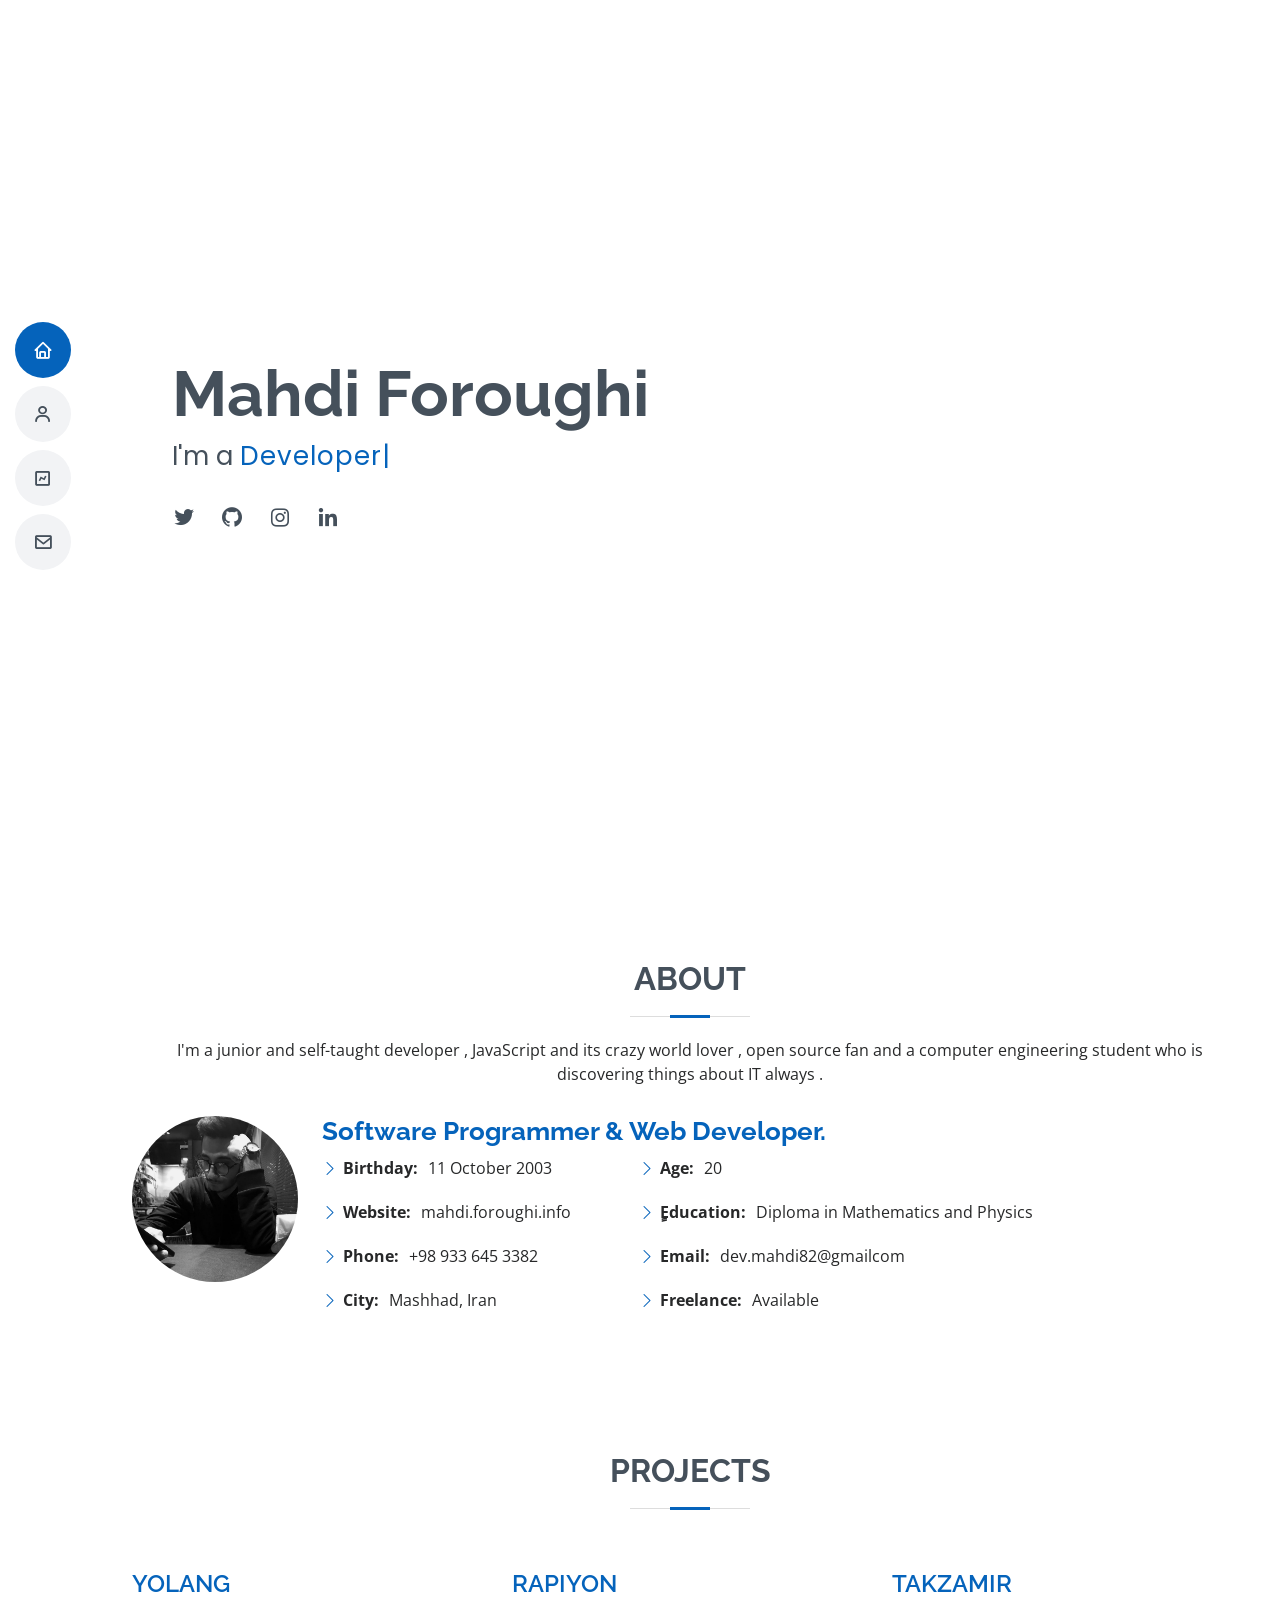
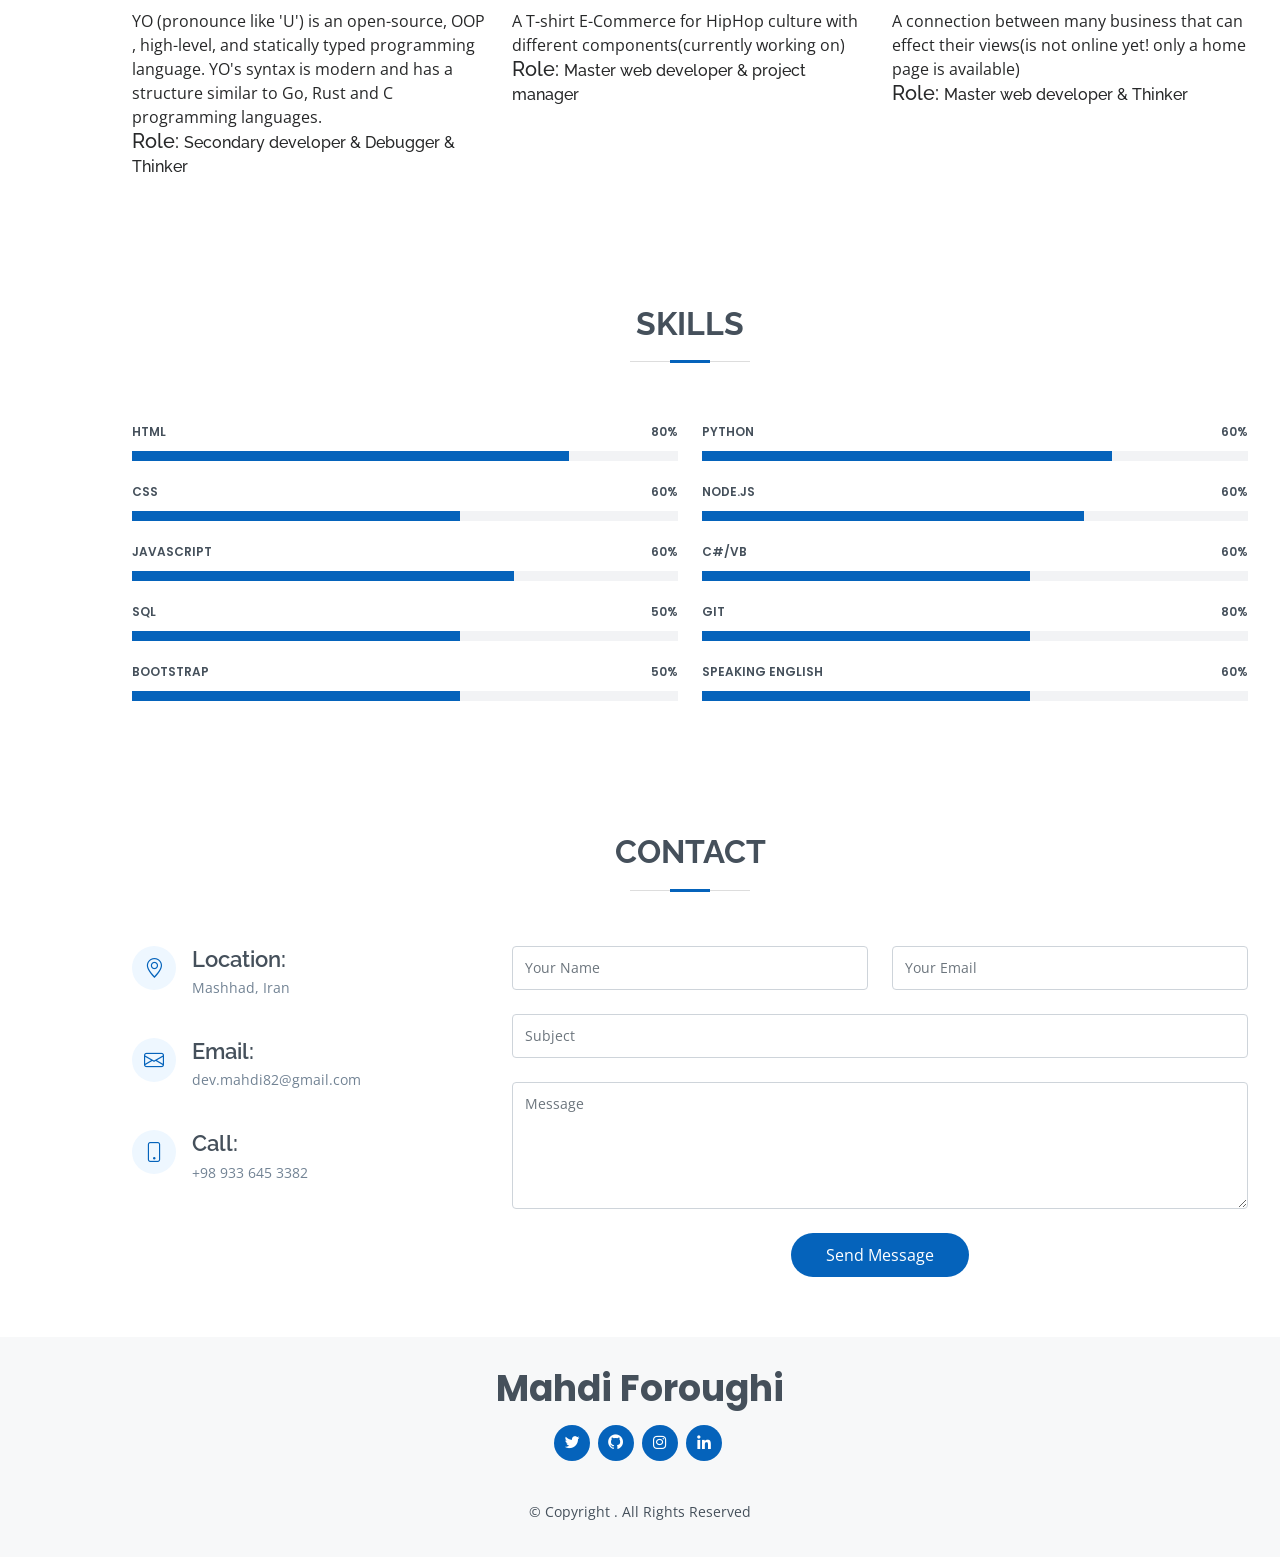
==== Portfolio/index.html @ df032d36 "Add project structure" ====
<!DOCTYPE html>
<html lang="en">

<head>
  <meta charset="utf-8">
  <meta content="width=device-width, initial-scale=1.0" name="viewport">

  <title>Mahdi Foroughi</title>
  <meta content="" name="description">
  <meta content="" name="keywords">

  <!-- Google Fonts -->
  <link href="https://fonts.googleapis.com/css?family=Open+Sans:300,300i,400,400i,600,600i,700,700i|Raleway:300,300i,400,400i,500,500i,600,600i,700,700i|Poppins:300,300i,400,400i,500,500i,600,600i,700,700i" rel="stylesheet">

  <!-- Vendor CSS Files -->
  <link href="assets/vendor/aos/aos.css" rel="stylesheet">
  <link href="assets/vendor/bootstrap/css/bootstrap.min.css" rel="stylesheet">
  <link href="assets/vendor/bootstrap-icons/bootstrap-icons.css" rel="stylesheet">
  <link href="assets/vendor/boxicons/css/boxicons.min.css" rel="stylesheet">
  <link href="assets/vendor/glightbox/css/glightbox.min.css" rel="stylesheet">
  <link href="assets/vendor/swiper/swiper-bundle.min.css" rel="stylesheet">

  <!-- Main CSS File -->
  <link href="assets/css/style.css" rel="stylesheet">

</head>

<body>

  <!-- ======= Mobile nav toggle button ======= -->
  <i class="bi bi-list mobile-nav-toggle d-lg-none"></i>
  <!-- ======= Header ======= -->
  <header id="header" class="d-flex flex-column justify-content-center">

    <nav id="navbar" class="navbar nav-menu">
      <ul>
        <li><a href="#hero" class="nav-link scrollto active"><i class="bx bx-home"></i> <span>Home</span></a></li>
        <li><a href="#about" class="nav-link scrollto"><i class="bx bx-user"></i> <span>About</span></a></li>
        <li><a href="#skills" class="nav-link scrollto"><i class="bx bx-chart"></i> <span>Skills</span></a></li>
        <!-- <li><a href="#resume" class="nav-link scrollto"><i class="bx bx-file-blank"></i> <span>Resume</span></a></li> -->
        <li><a href="#contact" class="nav-link scrollto"><i class="bx bx-envelope"></i> <span>Contact</span></a></li>
      </ul>
    </nav><!-- .nav-menu -->

  </header><!-- End Header -->

  <!-- ======= Hero Section ======= -->
  <section id="hero" class="d-flex flex-column justify-content-center">
    <div class="container" data-aos="zoom-in" data-aos-delay="100">
      <h1>Mahdi Foroughi</h1>
      <p>I'm a <span class="typed" data-typed-items="Developer , Programmer , Student"></span></p>
      <div class="social-links">
        <a href="#" class="twitter"><i class="bx bxl-twitter"></i></a>
        <a href="https://github.com/MahdiForoughi/" class="github"><i class="bx bxl-github"></i></a>
        <a href="https://www.instagram.com/mahdi_frghi/" class="instagram"><i class="bx bxl-instagram"></i></a>
        <a href="#" class="linkedin"><i class="bx bxl-linkedin"></i></a>
      </div>
    </div>
  </section><!-- End Hero -->

  <main id="main">

    <!-- ======= About Section ======= -->
    <section id="about" class="about">
      <div class="container" data-aos="fade-up">

        <div class="section-title">
          <h2>About</h2>
          <p>I'm a junior and self-taught developer , JavaScript and its crazy world lover , open source fan and a computer engineering student who is discovering things about IT always .</p>
        </div>

        <div class="row">
          <div class="col-lg-2">
            <img src="assets/img/photo_2023-02-09_20-55-03.jpg" class="img-fluid" alt="" height="auto" width="auto" id="myimg">
          </div>
          <div class="col-lg-10 pt-4 pt-lg-0 content">
            <h3>Software Programmer &amp; Web Developer.</h3>
            <div class="row">
              <div class="col-lg-4">
                <ul>
                  <li><i class="bi bi-chevron-right"></i> <strong>Birthday:</strong> <span>11 October 2003</span></li>
                  <li><i class="bi bi-chevron-right"></i> <strong>Website:</strong> <span>mahdi.foroughi.info</span></li>
                  <li><i class="bi bi-chevron-right"></i> <strong>Phone:</strong> <span>+98 933 645 3382</span></li>
                  <li><i class="bi bi-chevron-right"></i> <strong>City:</strong> <span>Mashhad, Iran</span></li>
                </ul>
              </div>
              <div class="col-lg-8">
                <ul>
                  <li><i class="bi bi-chevron-right"></i> <strong>Age:</strong> <span>20</span></li>
                  <li><i class="bi bi-chevron-right"></i> <strong>ٍEducation:</strong> <span>Diploma in Mathematics and Physics</span></li>
                  <li><i class="bi bi-chevron-right"></i> <strong>Email:</strong> <span>dev.mahdi82@gmailcom</span></li>
                  <li><i class="bi bi-chevron-right"></i> <strong>Freelance:</strong> <span>Available</span></li>
                </ul>
                
              </div>
            </div>
          </div>
        </div>

      </div>
    </section><!-- End About Section -->

    <section id="projects" class="projects">
      <div class="container">
        <div class="section-title">
          <h2>Projects</h2>
        </div>
        <div class="row projects-content">
          <div class="col-lg-4">
            <h4 class="project"><a href="https://github.com/YODevs/YO_EX">YOLang</a></h4>
            <span class="description">YO (pronounce like 'U') is an open-source, OOP , high-level, and statically typed programming language. YO's syntax is modern and has a structure similar to Go, Rust and C programming languages.</span>
            <h5>Role: <span class="job-role-description">Secondary developer & Debugger & Thinker</span></h5>
          </div>
          <div class="col-lg-4">
            <h4 class="project"><a href="https://github.com/MahdiForoughi/rapiyon.ir">Rapiyon</a></h4>
            <span class="job-description">A T-shirt E-Commerce for HipHop culture with different components(currently working on)</span>
            <h5>Role: <span class="job-role-description">Master web developer & project manager</span></h5>
          </div>
          <div class="col-lg-4">
            <h4 class="project"><a href="https://github.com/MahdiForoughi/takzamir.ir">takzamir</a></h4>
            <span class="job-description">A connection between many business that can effect their views(is not online yet! only a home page is available)</span>
            <h5>Role: <span class="job-role-description">Master web developer & Thinker</span></h5>
          </div>
        </div>
      </div>
    </section>

  

    <!-- ======= Skills Section ======= -->
    <section id="skills" class="skills section-bg">
      <div class="container" data-aos="fade-up">

        <div class="section-title">
          <h2>Skills</h2>
          
        </div>

        <div class="row skills-content">

          <div class="col-lg-6">

            <div class="progress">
              <span class="skill">HTML <i class="val">80%</i></span>
              <div class="progress-bar-wrap">
                <div class="progress-bar" role="progressbar" aria-valuenow="80" aria-valuemin="0" aria-valuemax="100"></div>
              </div>
            </div>

            <div class="progress">
              <span class="skill">CSS <i class="val">60%</i></span>
              <div class="progress-bar-wrap">
                <div class="progress-bar" role="progressbar" aria-valuenow="60" aria-valuemin="0" aria-valuemax="100"></div>
              </div>
            </div>

            <div class="progress">
              <span class="skill">JavaScript <i class="val">60%</i></span>
              <div class="progress-bar-wrap">
                <div class="progress-bar" role="progressbar" aria-valuenow="70" aria-valuemin="0" aria-valuemax="100"></div>
              </div>
            </div>

            <div class="progress">
              <span class="skill">SQL <i class="val">50%</i></span>
              <div class="progress-bar-wrap">
                <div class="progress-bar" role="progressbar" aria-valuenow="60" aria-valuemin="0" aria-valuemax="100"></div>
              </div>
            </div>

            <div class="progress">
              <span class="skill">Bootstrap <i class="val">50%</i></span>
              <div class="progress-bar-wrap">
                <div class="progress-bar" role="progressbar" aria-valuenow="60" aria-valuemin="0" aria-valuemax="100"></div>
              </div>
            </div>

          </div>

          <div class="col-lg-6">

            <div class="progress">
              <span class="skill">Python <i class="val">60%</i></span>
              <div class="progress-bar-wrap">
                <div class="progress-bar" role="progressbar" aria-valuenow="75" aria-valuemin="0" aria-valuemax="100"></div>
              </div>
            </div>

            <div class="progress">
              <span class="skill">Node.JS<i class="val">60%</i></span>
              <div class="progress-bar-wrap">
                <div class="progress-bar" role="progressbar" aria-valuenow="70" aria-valuemin="0" aria-valuemax="100"></div>
              </div>
            </div>

            <div class="progress">
              <span class="skill">C#/VB <i class="val">60%</i></span>
              <div class="progress-bar-wrap">
                <div class="progress-bar" role="progressbar" aria-valuenow="60" aria-valuemin="0" aria-valuemax="100"></div>
              </div>
            </div>

            <div class="progress">
              <span class="skill">GIT <i class="val">80%</i></span>
              <div class="progress-bar-wrap">
                <div class="progress-bar" role="progressbar" aria-valuenow="60" aria-valuemin="0" aria-valuemax="100"></div>
              </div>
            </div>
            
            <div class="progress">
              <span class="skill">Speaking English <i class="val">60%</i></span>
              <div class="progress-bar-wrap">
                <div class="progress-bar" role="progressbar" aria-valuenow="60" aria-valuemin="0" aria-valuemax="100"></div>
              </div>
            </div>

          </div>

        </div>

      </div>
    </section><!-- End Skills Section --> 

    <!-- ======= Contact Section ======= -->
    <section id="contact" class="contact">
      <div class="container" data-aos="fade-up">

        <div class="section-title">
          <h2>Contact</h2>
        </div>

        <div class="row mt-1">

          <div class="col-lg-4">
            <div class="info">
              <div class="address">
                <i class="bi bi-geo-alt"></i>
                <h4>Location:</h4>
                <p>Mashhad, Iran</p>
              </div>

              <div class="email">
                <i class="bi bi-envelope"></i>
                <h4>Email:</h4>
                <p>dev.mahdi82@gmail.com</p>
              </div>

              <div class="phone">
                <i class="bi bi-phone"></i>
                <h4>Call:</h4>
                <p>+98 933 645 3382</p>
              </div>

            </div>

          </div>

          <div class="col-lg-8 mt-5 mt-lg-0">

            <form action="forms/contact.php" method="post" role="form" class="php-email-form">
              <div class="row">
                <div class="col-md-6 form-group">
                  <input type="text" name="name" class="form-control" id="name" placeholder="Your Name" required>
                </div>
                <div class="col-md-6 form-group mt-3 mt-md-0">
                  <input type="email" class="form-control" name="email" id="email" placeholder="Your Email" required>
                </div>
              </div>
              <div class="form-group mt-3">
                <input type="text" class="form-control" name="subject" id="subject" placeholder="Subject" required>
              </div>
              <div class="form-group mt-3">
                <textarea class="form-control" name="message" rows="5" placeholder="Message" required></textarea>
              </div>
              <div class="my-3">
                <div class="loading">Loading</div>
                <div class="error-message"></div>
                <div class="sent-message">Your message has been sent. Thank you!</div>
              </div>
              <div class="text-center"><button type="submit">Send Message</button></div>
            </form>

          </div>

        </div>

      </div>
    </section><!-- End Contact Section -->

  </main><!-- End #main -->

  <!-- ======= Footer ======= -->
  <footer id="footer">
    <div class="container">
      <h3>Mahdi Foroughi</h3>
      <div class="social-links">
        <a href="#" class="twitter"><i class="bx bxl-twitter"></i></a>
        <a href="https://github.com/MahdiForoughi/" class="github"><i class="bx bxl-github"></i></a>
        <a href="https://www.instagram.com/mahdi_frghi/" class="instagram"><i class="bx bxl-instagram"></i></a>
        <a href="#" class="linkedin"><i class="bx bxl-linkedin"></i></a>
      </div>
      <div class="copyright">
        &copy; Copyright <strong></strong>. All Rights Reserved
      </div>
    </div>
  </footer><!-- End Footer -->

  <div id="preloader"></div>
  <a href="#" class="back-to-top d-flex align-items-center justify-content-center"><i class="bi bi-arrow-up-short"></i></a>

  <!-- Vendor JS Files -->
  <script src="assets/vendor/purecounter/purecounter_vanilla.js"></script>
  <script src="assets/vendor/aos/aos.js"></script>
  <script src="assets/vendor/bootstrap/js/bootstrap.bundle.min.js"></script>
  <script src="assets/vendor/glightbox/js/glightbox.min.js"></script>
  <script src="assets/vendor/isotope-layout/isotope.pkgd.min.js"></script>
  <script src="assets/vendor/swiper/swiper-bundle.min.js"></script>
  <script src="assets/vendor/typed.js/typed.min.js"></script>
  <script src="assets/vendor/waypoints/noframework.waypoints.js"></script>
  <script src="assets/vendor/php-email-form/validate.js"></script>

  <!-- Main JS File -->
  <script src="assets/js/main.js"></script>

</body>

</html>
---- Portfolio/assets/css/style.css ----
/*--------------------------------------------------------------
# General
--------------------------------------------------------------*/
body {
  font-family: "Open Sans", sans-serif;
  color: #272829;
}

a {
  color: #0563bb;
  text-decoration: none;
}

a:hover {
  color: #067ded;
  text-decoration: none;
}

h1,
h2,
h3,
h4,
h5,
h6 {
  font-family: "Raleway", sans-serif;
}

/*--------------------------------------------------------------
# Back to top button
--------------------------------------------------------------*/
.back-to-top {
  position: fixed;
  visibility: hidden;
  opacity: 0;
  right: 15px;
  bottom: 15px;
  z-index: 996;
  background: #0563bb;
  width: 40px;
  height: 40px;
  border-radius: 50px;
  transition: all 0.4s;
}

.back-to-top i {
  font-size: 28px;
  color: #fff;
  line-height: 0;
}

.back-to-top:hover {
  background: #0678e3;
  color: #fff;
}

.back-to-top.active {
  visibility: visible;
  opacity: 1;
}

/*--------------------------------------------------------------
# Preloader
--------------------------------------------------------------*/
#preloader {
  position: fixed;
  top: 0;
  left: 0;
  right: 0;
  bottom: 0;
  z-index: 9999;
  overflow: hidden;
  background: #fff;
}

#preloader:before {
  content: "";
  position: fixed;
  top: calc(50% - 30px);
  left: calc(50% - 30px);
  border: 6px solid #0563bb;
  border-top-color: #fff;
  border-bottom-color: #fff;
  border-radius: 50%;
  width: 60px;
  height: 60px;
  animation: animate-preloader 1s linear infinite;
}

@keyframes animate-preloader {
  0% {
    transform: rotate(0deg);
  }

  100% {
    transform: rotate(360deg);
  }
}

/*--------------------------------------------------------------
# Disable aos animation delay on mobile devices
--------------------------------------------------------------*/
@media screen and (max-width: 768px) {
  [data-aos-delay] {
    transition-delay: 0 !important;
  }
}

/*--------------------------------------------------------------
# Header
--------------------------------------------------------------*/
#header {
  position: fixed;
  top: 0;
  left: 0;
  bottom: 0;
  z-index: 9997;
  transition: all 0.5s;
  padding: 15px;
  overflow-y: auto;
}

@media (max-width: 991px) {
  #header {
    width: 300px;
    background: #fff;
    border-right: 1px solid #e6e9ec;
    left: -300px;
  }
}

@media (min-width: 991px) {
  #main {
    margin-left: 100px;
  }
}

/*--------------------------------------------------------------
# Navigation Menu
--------------------------------------------------------------*/
/**
* Desktop Navigation 
*/
.nav-menu {
  padding: 0;
  display: block;
}

.nav-menu * {
  margin: 0;
  padding: 0;
  list-style: none;
}

.nav-menu>ul>li {
  position: relative;
  white-space: nowrap;
}

.nav-menu a,
.nav-menu a:focus {
  display: flex;
  align-items: center;
  color: #45505b;
  padding: 10px 18px;
  margin-bottom: 8px;
  transition: 0.3s;
  font-size: 15px;
  border-radius: 50px;
  background: #f2f3f5;
  height: 56px;
  width: 100%;
  overflow: hidden;
  transition: 0.3s;
}

.nav-menu a i,
.nav-menu a:focus i {
  font-size: 20px;
}

.nav-menu a span,
.nav-menu a:focus span {
  padding: 0 5px 0 7px;
  color: #45505b;
}

@media (min-width: 992px) {

  .nav-menu a,
  .nav-menu a:focus {
    width: 56px;
  }

  .nav-menu a span,
  .nav-menu a:focus span {
    display: none;
    color: #fff;
  }
}

.nav-menu a:hover,
.nav-menu .active,
.nav-menu .active:focus,
.nav-menu li:hover>a {
  color: #fff;
  background: #0563bb;
}

.nav-menu a:hover span,
.nav-menu .active span,
.nav-menu .active:focus span,
.nav-menu li:hover>a span {
  color: #fff;
}

.nav-menu a:hover,
.nav-menu li:hover>a {
  width: 100%;
  color: #fff;
}

.nav-menu a:hover span,
.nav-menu li:hover>a span {
  display: block;
}

/**
* Mobile Navigation 
*/
.mobile-nav-toggle {
  position: fixed;
  right: 10px;
  top: 10px;
  z-index: 9998;
  border: 0;
  background: none;
  font-size: 28px;
  transition: all 0.4s;
  outline: none !important;
  line-height: 0;
  cursor: pointer;
  border-radius: 50px;
  padding: 5px;
}

.mobile-nav-toggle i {
  color: #45505b;
}

.mobile-nav-active {
  overflow: hidden;
}

.mobile-nav-active #header {
  left: 0;
}

.mobile-nav-active .mobile-nav-toggle {
  color: #fff;
  background-color: #0563bb;
}

/*--------------------------------------------------------------
# Hero Section
--------------------------------------------------------------*/
#hero {
  width: 100%;
  height: 100vh;
  background: #ffffff top right no-repeat;
  background-size: cover;
  position: relative;
}

@media (min-width: 992px) {
  #hero {
    padding-left: 160px;
  }
}

#hero:before {
  content: "";
  background: rgba(255, 255, 255, 0.8);
  position: absolute;
  bottom: 0;
  top: 0;
  left: 0;
  right: 0;
}

#hero h1 {
  margin: 0;
  font-size: 64px;
  font-weight: 700;
  line-height: 56px;
  color: #45505b;
}

#hero p {
  color: #45505b;
  margin: 15px 0 0 0;
  font-size: 26px;
  font-family: "Poppins", sans-serif;
}

#hero p span {
  color: #0563bb;
  letter-spacing: 1px;
}

#hero .social-links {
  margin-top: 30px;
}

#hero .social-links a {
  font-size: 24px;
  display: inline-block;
  color: #45505b;
  line-height: 1;
  margin-right: 20px;
  transition: 0.3s;
}

#hero .social-links a:hover {
  color: #0563bb;
}

@media (max-width: 992px) {
  #hero {
    text-align: center;
  }

  #hero h1 {
    font-size: 32px;
    line-height: 36px;
  }

  #hero p {
    margin-top: 10px;
    font-size: 20px;
    line-height: 24px;
  }
}

/*--------------------------------------------------------------
# Sections General
--------------------------------------------------------------*/
section {
  padding: 60px 0;
  overflow: hidden;
}

.section-title {
  text-align: center;
  padding-bottom: 30px;
}

.section-title h2 {
  font-size: 32px;
  font-weight: bold;
  text-transform: uppercase;
  margin-bottom: 20px;
  padding-bottom: 20px;
  position: relative;
  color: #45505b;
}

.section-title h2::before {
  content: "";
  position: absolute;
  display: block;
  width: 120px;
  height: 1px;
  background: #ddd;
  bottom: 1px;
  left: calc(50% - 60px);
}

.section-title h2::after {
  content: "";
  position: absolute;
  display: block;
  width: 40px;
  height: 3px;
  background: #0563bb;
  bottom: 0;
  left: calc(50% - 20px);
}

.section-title p {
  margin-bottom: 0;
}

/*--------------------------------------------------------------
# About
--------------------------------------------------------------*/
.about .content h3 {
  font-weight: 700;
  font-size: 26px;
  color: #0563bb;
}

.about .content ul {
  list-style: none;
  padding: 0;
}

.about .content ul li {
  margin-bottom: 20px;
  display: flex;
  align-items: center;
}

.about .content ul strong {
  margin-right: 10px;
}

.about .content ul i {
  font-size: 16px;
  margin-right: 5px;
  color: #0563bb;
  line-height: 0;
}

#myimg {
  border-radius: 50%;
}

/*--------------------------------------------------------------
# Projects
--------------------------------------------------------------*/
.projects .project {
  padding: 10px 0;
  margin: 0;
  text-transform: uppercase;
  display: block;
  font-weight: 600;
  color: #45505b;
}

.projects .job-description {
  font-size: 1rem;
}


.projects .job-role-description {
  font-size: 1rem;
}

/*--------------------------------------------------------------
# Skills
--------------------------------------------------------------*/
.skills .progress {
  height: 60px;
  display: block;
  background: none;
  border-radius: 0;
}

.skills .progress .skill {
  padding: 10px 0;
  margin: 0;
  text-transform: uppercase;
  display: block;
  font-weight: 600;
  font-family: "Poppins", sans-serif;
  color: #45505b;
}

.skills .progress .skill .val {
  float: right;
  font-style: normal;
}

.skills .progress-bar-wrap {
  background: #f2f3f5;
}

.skills .progress-bar {
  width: 1px;
  height: 10px;
  transition: 0.9s;
  background-color: #0563bb;
}

/*--------------------------------------------------------------
# Resume
--------------------------------------------------------------*/
.resume .resume-title {
  font-size: 26px;
  font-weight: 700;
  margin-top: 20px;
  margin-bottom: 20px;
  color: #45505b;
}

.resume .resume-item {
  padding: 0 0 20px 20px;
  margin-top: -2px;
  border-left: 2px solid #0563bb;
  position: relative;
}

.resume .resume-item h4 {
  line-height: 18px;
  font-size: 18px;
  font-weight: 600;
  text-transform: uppercase;
  font-family: "Poppins", sans-serif;
  color: #0563bb;
  margin-bottom: 10px;
}

.resume .resume-item h5 {
  font-size: 16px;
  background: #f7f8f9;
  padding: 5px 15px;
  display: inline-block;
  font-weight: 600;
  margin-bottom: 10px;
}

.resume .resume-item ul {
  padding-left: 20px;
}

.resume .resume-item ul li {
  padding-bottom: 10px;
}

.resume .resume-item:last-child {
  padding-bottom: 0;
}

.resume .resume-item::before {
  content: "";
  position: absolute;
  width: 16px;
  height: 16px;
  border-radius: 50px;
  left: -9px;
  top: 0;
  background: #fff;
  border: 2px solid #0563bb;
}


/*--------------------------------------------------------------
# Contact
--------------------------------------------------------------*/
.contact .info {
  width: 100%;
  background: #fff;
}

.contact .info i {
  font-size: 20px;
  color: #0563bb;
  float: left;
  width: 44px;
  height: 44px;
  background: #eef7ff;
  display: flex;
  justify-content: center;
  align-items: center;
  border-radius: 50px;
  transition: all 0.3s ease-in-out;
}

.contact .info h4 {
  padding: 0 0 0 60px;
  font-size: 22px;
  font-weight: 600;
  margin-bottom: 5px;
  color: #45505b;
}

.contact .info p {
  padding: 0 0 0 60px;
  margin-bottom: 0;
  font-size: 14px;
  color: #728394;
}

.contact .info .email,
.contact .info .phone {
  margin-top: 40px;
}

.contact .info .email:hover i,
.contact .info .address:hover i,
.contact .info .phone:hover i {
  background: #0563bb;
  color: #fff;
}

.contact .php-email-form {
  width: 100%;
  background: #fff;
}

.contact .php-email-form .form-group {
  padding-bottom: 8px;
}

.contact .php-email-form .error-message {
  display: none;
  color: #fff;
  background: #ed3c0d;
  text-align: left;
  padding: 15px;
  font-weight: 600;
}

.contact .php-email-form .error-message br+br {
  margin-top: 25px;
}

.contact .php-email-form .sent-message {
  display: none;
  color: #fff;
  background: #18d26e;
  text-align: center;
  padding: 15px;
  font-weight: 600;
}

.contact .php-email-form .loading {
  display: none;
  background: #fff;
  text-align: center;
  padding: 15px;
}

.contact .php-email-form .loading:before {
  content: "";
  display: inline-block;
  border-radius: 50%;
  width: 24px;
  height: 24px;
  margin: 0 10px -6px 0;
  border: 3px solid #18d26e;
  border-top-color: #eee;
  animation: animate-loading 1s linear infinite;
}

.contact .php-email-form input,
.contact .php-email-form textarea {
  border-radius: 4px;
  box-shadow: none;
  font-size: 14px;
}

.contact .php-email-form input {
  height: 44px;
}

.contact .php-email-form textarea {
  padding: 10px 12px;
}

.contact .php-email-form button[type=submit] {
  background: #0563bb;
  border: 0;
  padding: 10px 35px;
  color: #fff;
  transition: 0.4s;
  border-radius: 50px;
}

.contact .php-email-form button[type=submit]:hover {
  background: #0678e3;
}

@keyframes animate-loading {
  0% {
    transform: rotate(0deg);
  }

  100% {
    transform: rotate(360deg);
  }
}

/*--------------------------------------------------------------
# Footer
--------------------------------------------------------------*/
#footer {
  background: #f7f8f9;
  color: #45505b;
  font-size: 14px;
  text-align: center;
  padding: 30px 0;
}

#footer h3 {
  font-size: 36px;
  font-weight: 700;
  position: relative;
  font-family: "Poppins", sans-serif;
  padding: 0;
  margin: 0 0 15px 0;
}

#footer p {
  font-size: 15;
  font-style: italic;
  padding: 0;
  margin: 0 0 40px 0;
}

#footer .social-links {
  margin: 0 0 40px 0;
}

#footer .social-links a {
  font-size: 18px;
  display: inline-block;
  background: #0563bb;
  color: #fff;
  line-height: 1;
  padding: 8px 0;
  margin-right: 4px;
  border-radius: 50%;
  text-align: center;
  width: 36px;
  height: 36px;
  transition: 0.3s;
}

#footer .social-links a:hover {
  background: #0678e3;
  color: #fff;
  text-decoration: none;
}

#footer .copyright {
  margin: 0 0 5px 0;
}
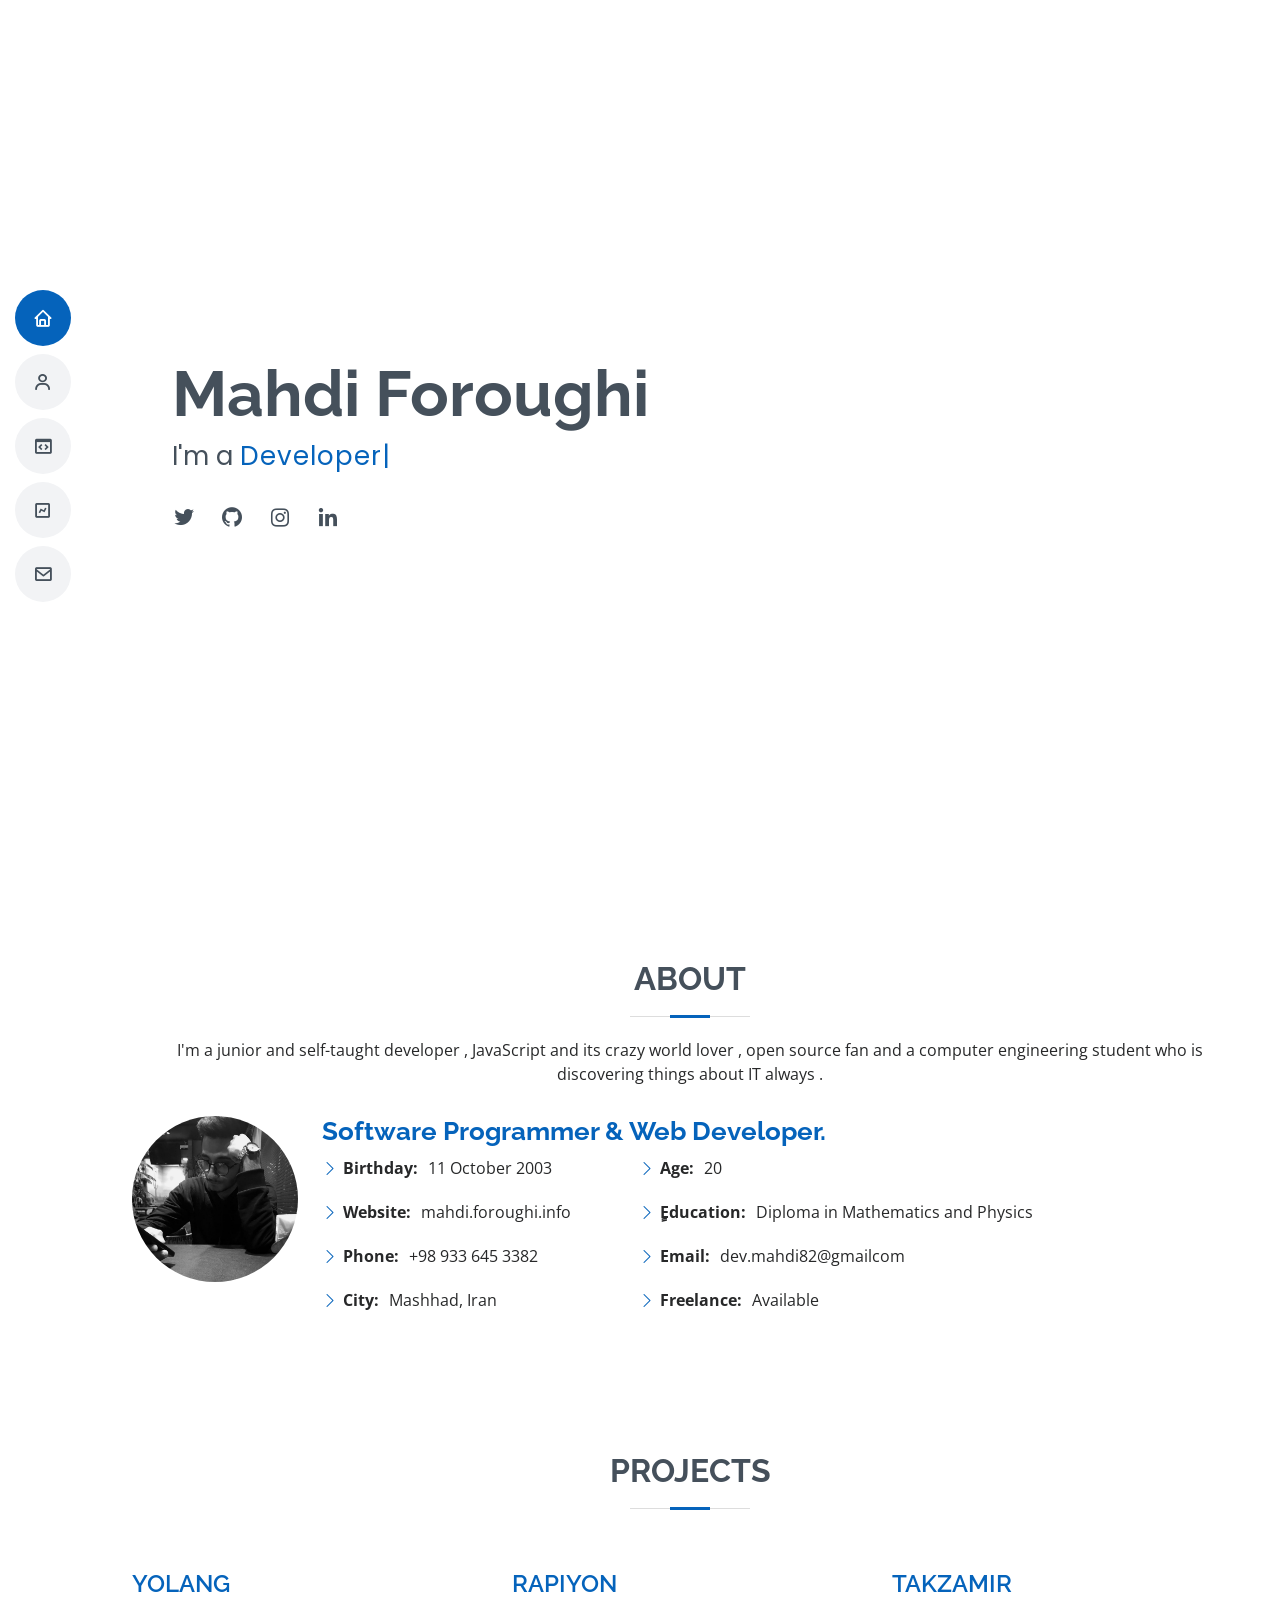
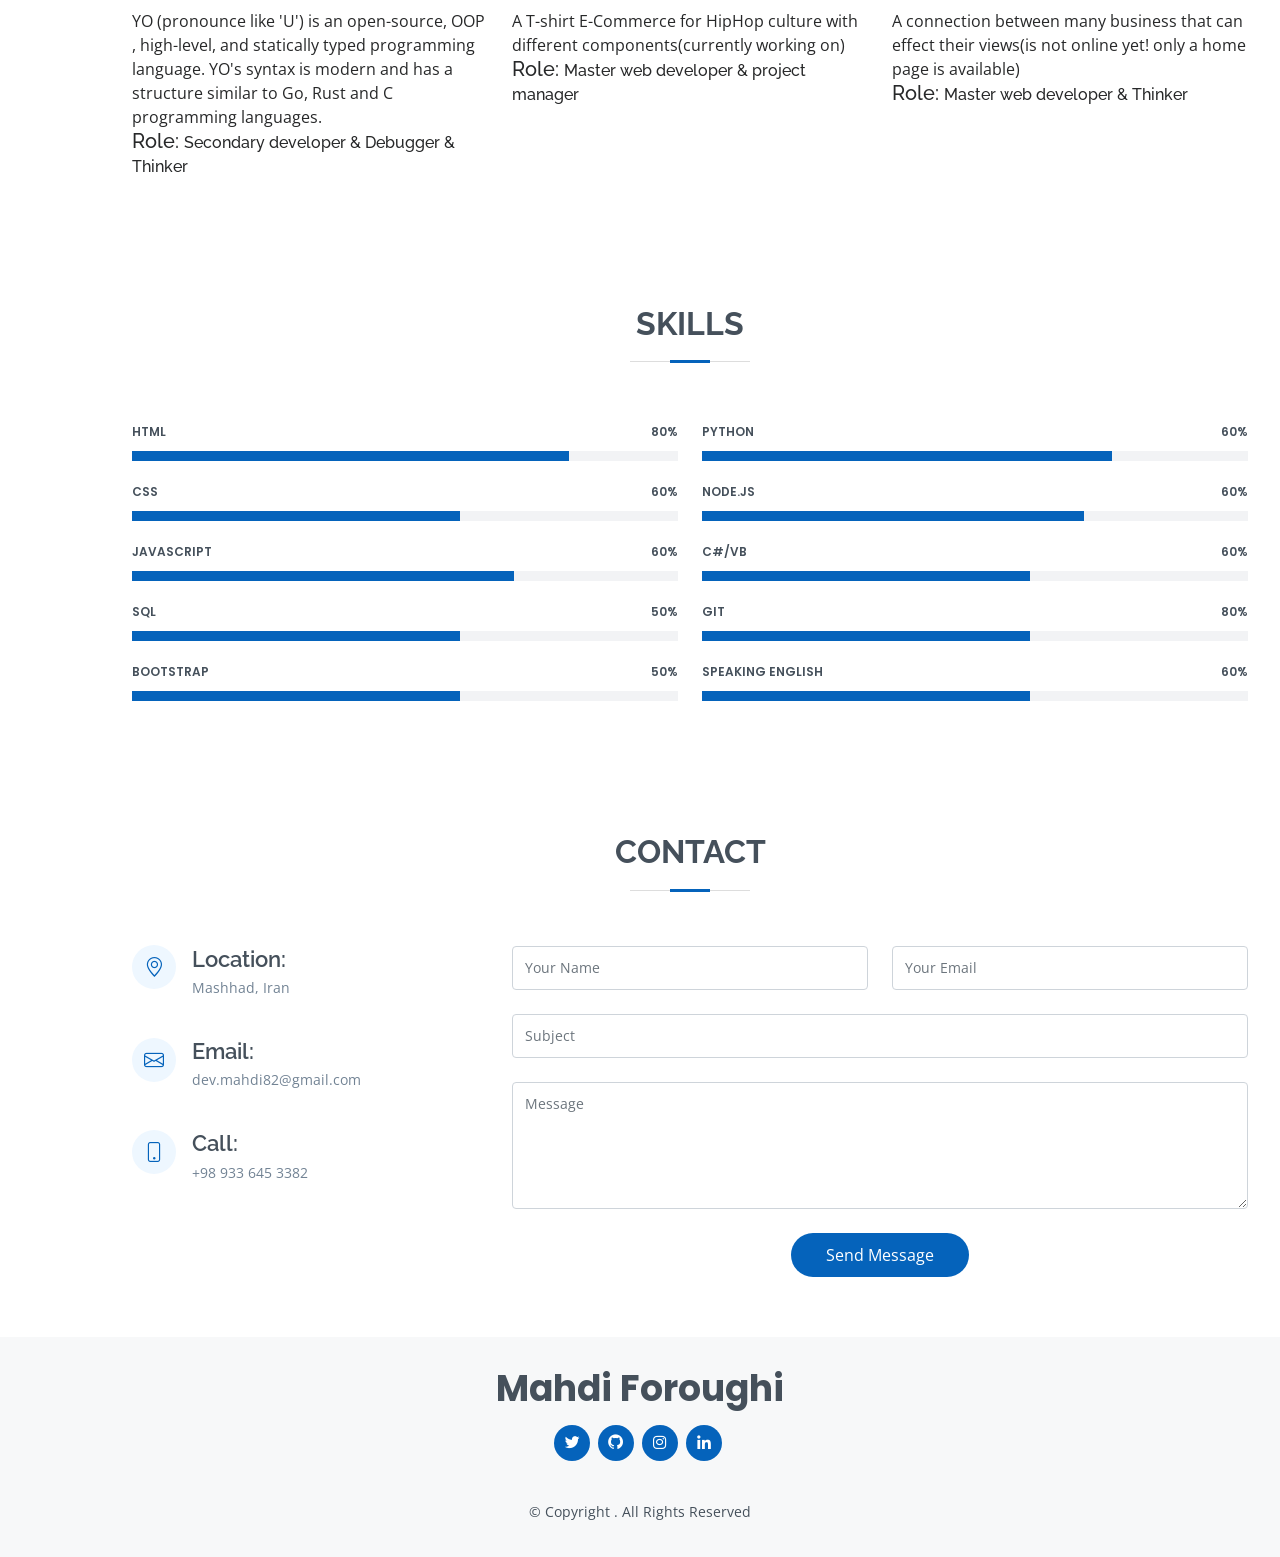
==== commit d35c8e5d: "Add project section" ====
--- a/Portfolio/index.html
+++ b/Portfolio/index.html
@@ -36,8 +36,8 @@
       <ul>
         <li><a href="#hero" class="nav-link scrollto active"><i class="bx bx-home"></i> <span>Home</span></a></li>
         <li><a href="#about" class="nav-link scrollto"><i class="bx bx-user"></i> <span>About</span></a></li>
+        <li><a href="#projects" class="nav-link scrollto"><i class="bx bx-code-block"></i> <span>Projects</span></a></li>
         <li><a href="#skills" class="nav-link scrollto"><i class="bx bx-chart"></i> <span>Skills</span></a></li>
-        <!-- <li><a href="#resume" class="nav-link scrollto"><i class="bx bx-file-blank"></i> <span>Resume</span></a></li> -->
         <li><a href="#contact" class="nav-link scrollto"><i class="bx bx-envelope"></i> <span>Contact</span></a></li>
       </ul>
     </nav><!-- .nav-menu -->
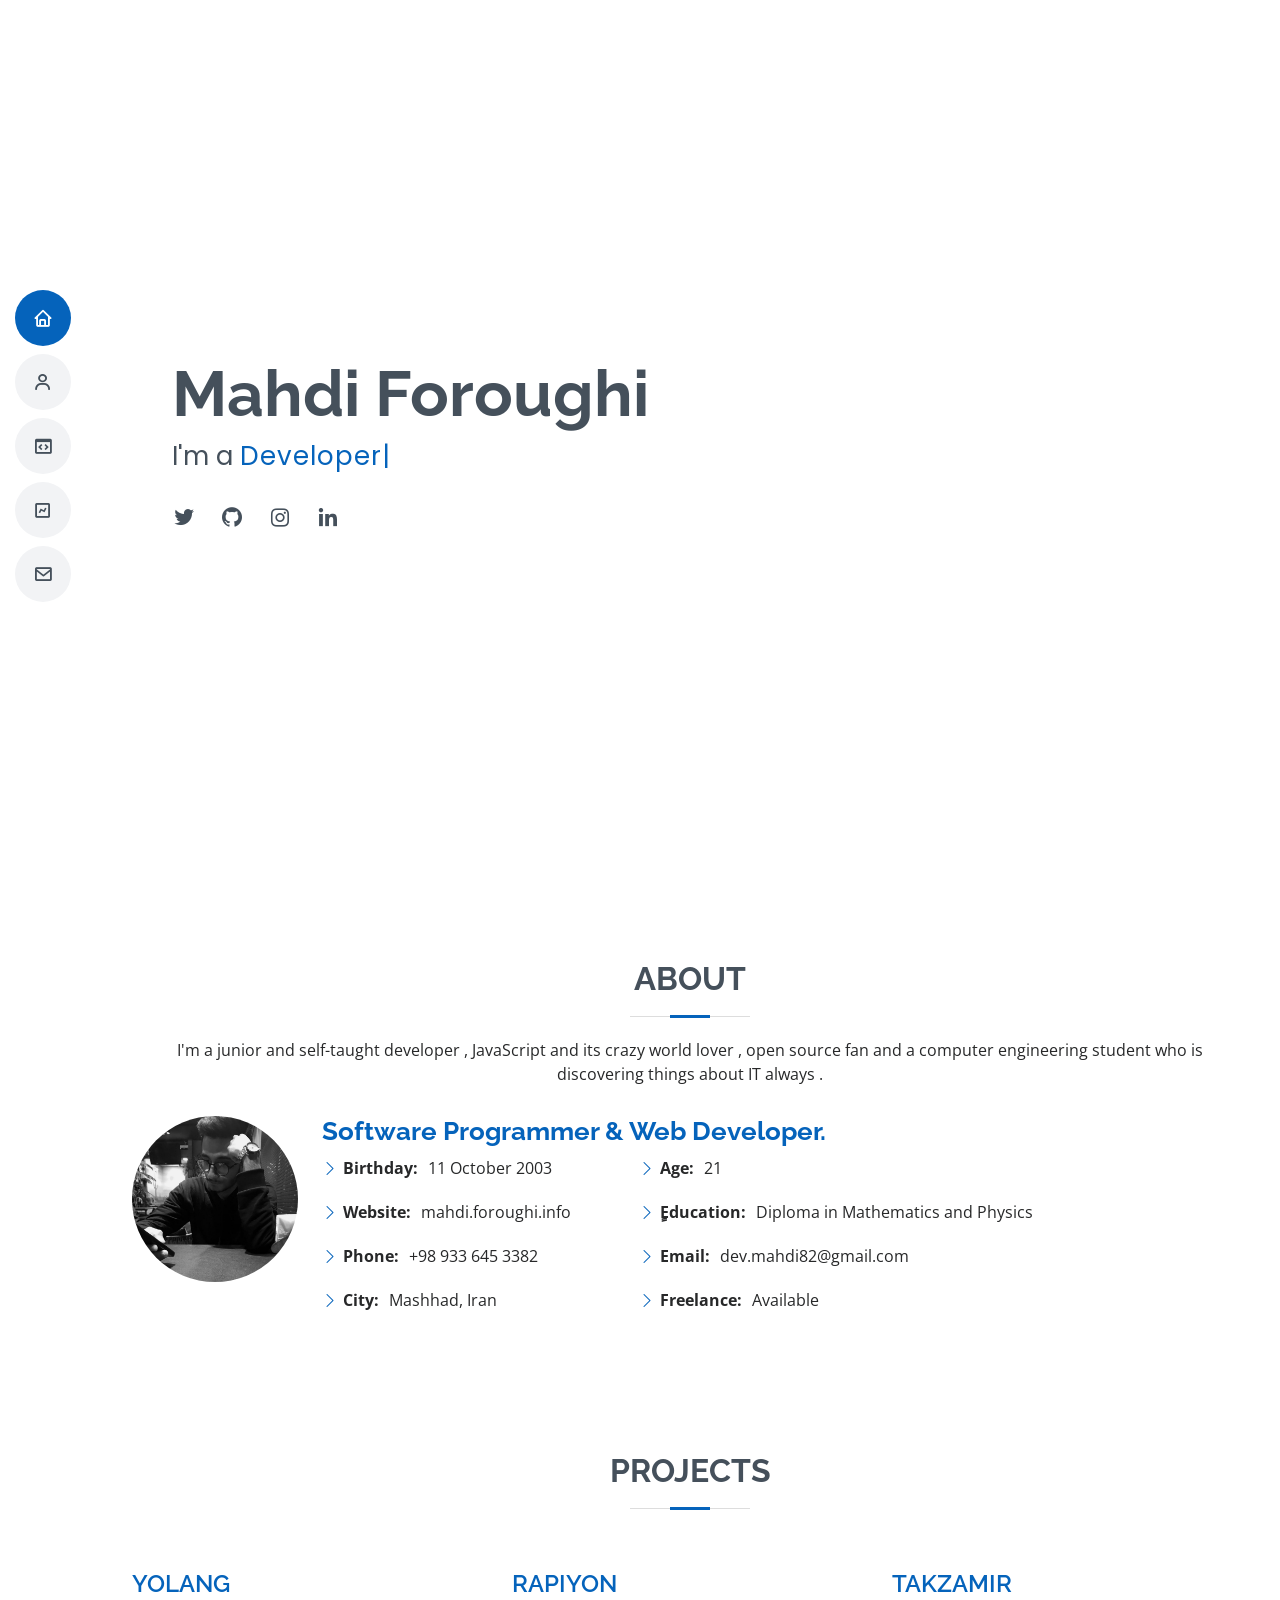
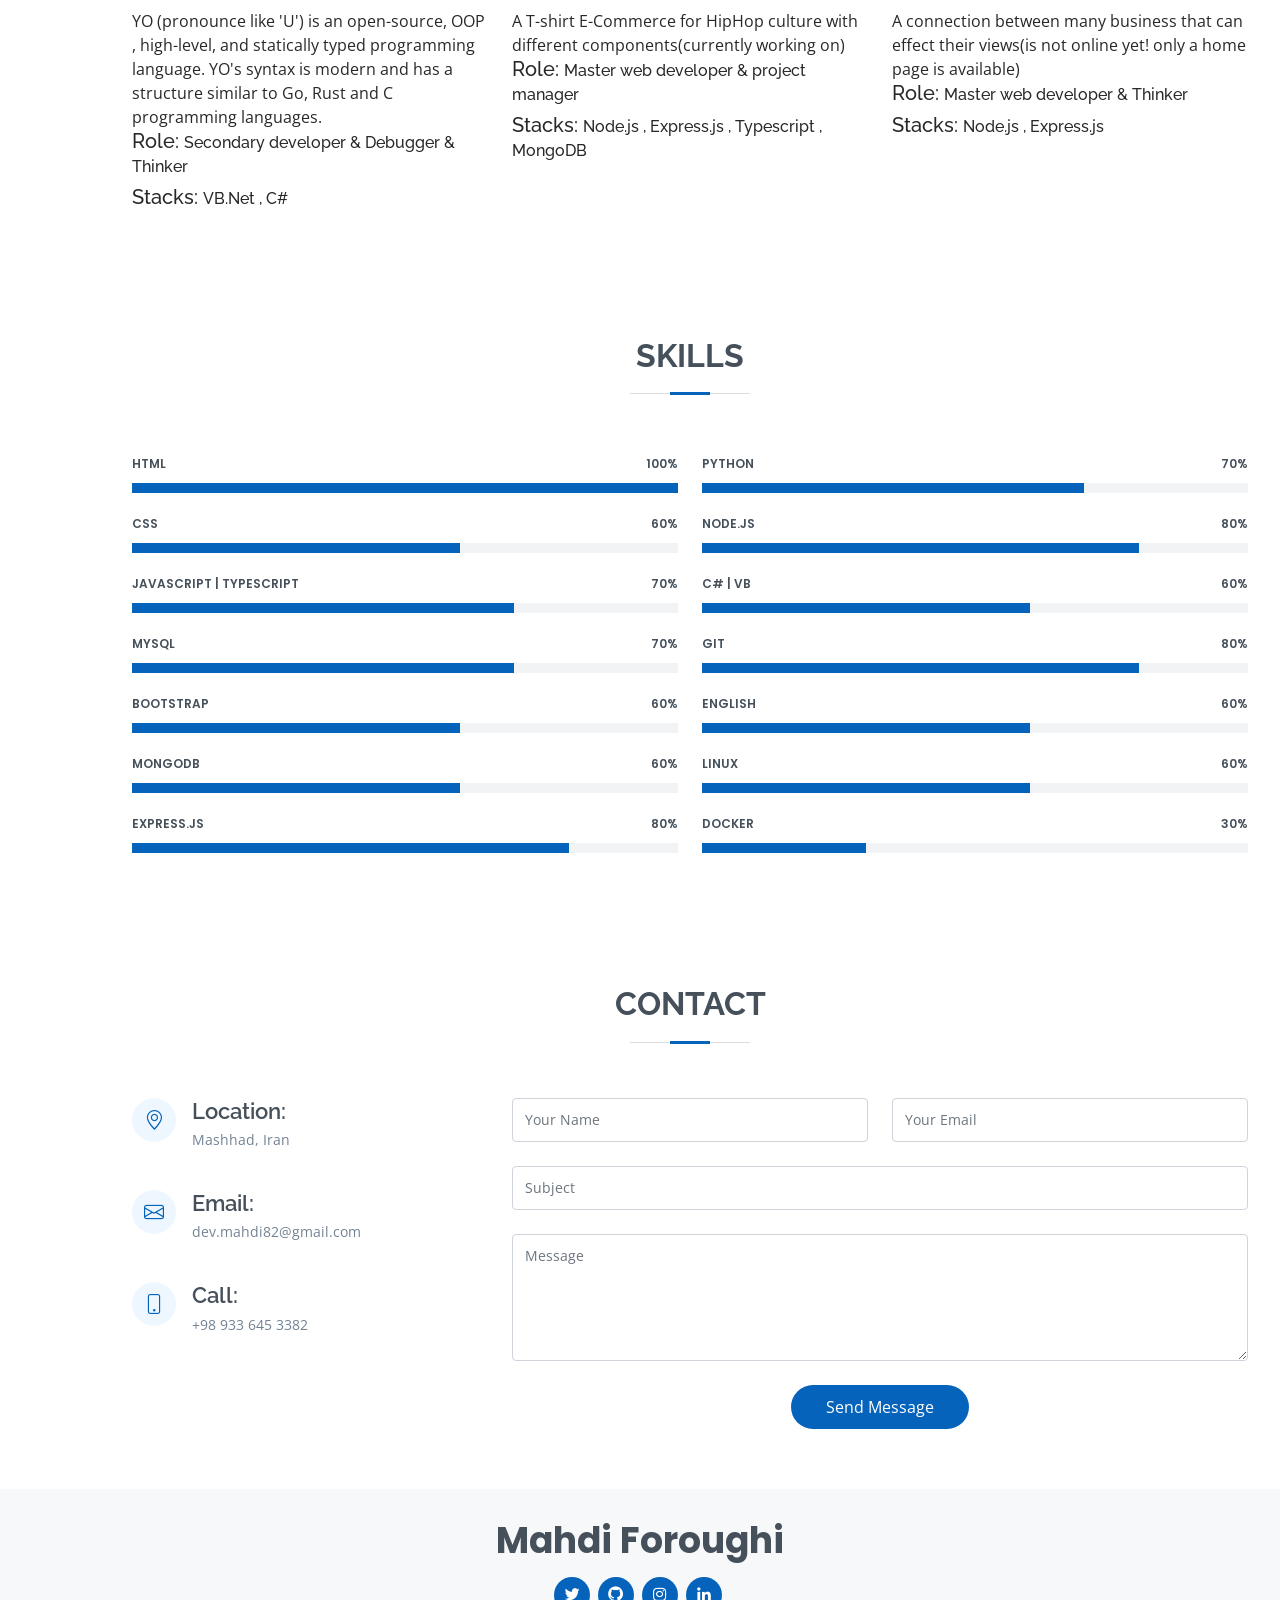
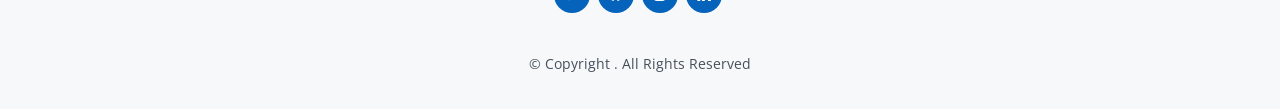
==== commit 6616dd68: "Updating skills and projects" ====
--- a/Portfolio/index.html
+++ b/Portfolio/index.html
@@ -86,9 +86,9 @@
               </div>
               <div class="col-lg-8">
                 <ul>
-                  <li><i class="bi bi-chevron-right"></i> <strong>Age:</strong> <span>20</span></li>
+                  <li><i class="bi bi-chevron-right"></i> <strong>Age:</strong> <span>21</span></li>
                   <li><i class="bi bi-chevron-right"></i> <strong>ٍEducation:</strong> <span>Diploma in Mathematics and Physics</span></li>
-                  <li><i class="bi bi-chevron-right"></i> <strong>Email:</strong> <span>dev.mahdi82@gmailcom</span></li>
+                  <li><i class="bi bi-chevron-right"></i> <strong>Email:</strong> <span>dev.mahdi82@gmail.com</span></li>
                   <li><i class="bi bi-chevron-right"></i> <strong>Freelance:</strong> <span>Available</span></li>
                 </ul>
                 
@@ -110,16 +110,19 @@
             <h4 class="project"><a href="https://github.com/YODevs/YO_EX">YOLang</a></h4>
             <span class="description">YO (pronounce like 'U') is an open-source, OOP , high-level, and statically typed programming language. YO's syntax is modern and has a structure similar to Go, Rust and C programming languages.</span>
             <h5>Role: <span class="job-role-description">Secondary developer & Debugger & Thinker</span></h5>
+            <h5>Stacks: <span class="job-role-description">VB.Net , C#</span></h5>
           </div>
           <div class="col-lg-4">
             <h4 class="project"><a href="https://github.com/MahdiForoughi/rapiyon.ir">Rapiyon</a></h4>
             <span class="job-description">A T-shirt E-Commerce for HipHop culture with different components(currently working on)</span>
             <h5>Role: <span class="job-role-description">Master web developer & project manager</span></h5>
+            <h5>Stacks: <span class="job-role-description">Node.js , Express.js , Typescript , MongoDB</span></h5>
           </div>
           <div class="col-lg-4">
             <h4 class="project"><a href="https://github.com/MahdiForoughi/takzamir.ir">takzamir</a></h4>
             <span class="job-description">A connection between many business that can effect their views(is not online yet! only a home page is available)</span>
             <h5>Role: <span class="job-role-description">Master web developer & Thinker</span></h5>
+            <h5>Stacks: <span class="job-role-description">Node.js , Express.js</span></h5>
           </div>
         </div>
       </div>
@@ -141,60 +144,74 @@
           <div class="col-lg-6">
 
             <div class="progress">
-              <span class="skill">HTML <i class="val">80%</i></span>
+              <span class="skill">HTML <i class="val">100%</i></span>
+              <div class="progress-bar-wrap">
+                <div class="progress-bar" role="progressbar" aria-valuenow="100" aria-valuemin="0" aria-valuemax="100"></div>
+              </div>
+            </div>
+
+            <div class="progress">
+              <span class="skill">CSS <i class="val">60%</i></span>
+              <div class="progress-bar-wrap">
+                <div class="progress-bar" role="progressbar" aria-valuenow="60" aria-valuemin="0" aria-valuemax="100"></div>
+              </div>
+            </div>
+
+            <div class="progress">
+              <span class="skill">JavaScript | Typescript <i class="val">70%</i></span>
+              <div class="progress-bar-wrap">
+                <div class="progress-bar" role="progressbar" aria-valuenow="70" aria-valuemin="0" aria-valuemax="100"></div>
+              </div>
+            </div>
+
+            <div class="progress">
+              <span class="skill">MySql <i class="val">70%</i></span>
+              <div class="progress-bar-wrap">
+                <div class="progress-bar" role="progressbar" aria-valuenow="70" aria-valuemin="0" aria-valuemax="100"></div>
+              </div>
+            </div>
+
+            <div class="progress">
+              <span class="skill">Bootstrap <i class="val">60%</i></span>
+              <div class="progress-bar-wrap">
+                <div class="progress-bar" role="progressbar" aria-valuenow="60" aria-valuemin="0" aria-valuemax="100"></div>
+              </div>
+            </div>
+
+            <div class="progress">
+              <span class="skill">MongoDB <i class="val">60%</i></span>
+              <div class="progress-bar-wrap">
+                <div class="progress-bar" role="progressbar" aria-valuenow="60" aria-valuemin="0" aria-valuemax="100"></div>
+              </div>
+            </div>
+
+            <div class="progress">
+              <span class="skill">Express.js <i class="val">80%</i></span>
               <div class="progress-bar-wrap">
                 <div class="progress-bar" role="progressbar" aria-valuenow="80" aria-valuemin="0" aria-valuemax="100"></div>
               </div>
             </div>
 
-            <div class="progress">
-              <span class="skill">CSS <i class="val">60%</i></span>
-              <div class="progress-bar-wrap">
-                <div class="progress-bar" role="progressbar" aria-valuenow="60" aria-valuemin="0" aria-valuemax="100"></div>
-              </div>
-            </div>
-
-            <div class="progress">
-              <span class="skill">JavaScript <i class="val">60%</i></span>
+          </div>
+
+          <div class="col-lg-6">
+
+            <div class="progress">
+              <span class="skill">Python <i class="val">70%</i></span>
               <div class="progress-bar-wrap">
                 <div class="progress-bar" role="progressbar" aria-valuenow="70" aria-valuemin="0" aria-valuemax="100"></div>
               </div>
             </div>
 
             <div class="progress">
-              <span class="skill">SQL <i class="val">50%</i></span>
-              <div class="progress-bar-wrap">
-                <div class="progress-bar" role="progressbar" aria-valuenow="60" aria-valuemin="0" aria-valuemax="100"></div>
-              </div>
-            </div>
-
-            <div class="progress">
-              <span class="skill">Bootstrap <i class="val">50%</i></span>
-              <div class="progress-bar-wrap">
-                <div class="progress-bar" role="progressbar" aria-valuenow="60" aria-valuemin="0" aria-valuemax="100"></div>
-              </div>
-            </div>
-
-          </div>
-
-          <div class="col-lg-6">
-
-            <div class="progress">
-              <span class="skill">Python <i class="val">60%</i></span>
-              <div class="progress-bar-wrap">
-                <div class="progress-bar" role="progressbar" aria-valuenow="75" aria-valuemin="0" aria-valuemax="100"></div>
-              </div>
-            </div>
-
-            <div class="progress">
-              <span class="skill">Node.JS<i class="val">60%</i></span>
-              <div class="progress-bar-wrap">
-                <div class="progress-bar" role="progressbar" aria-valuenow="70" aria-valuemin="0" aria-valuemax="100"></div>
-              </div>
-            </div>
-
-            <div class="progress">
-              <span class="skill">C#/VB <i class="val">60%</i></span>
+              <span class="skill">Node.JS<i class="val">80%</i></span>
+              <div class="progress-bar-wrap">
+                <div class="progress-bar" role="progressbar" aria-valuenow="80" aria-valuemin="0" aria-valuemax="100"></div>
+              </div>
+            </div>
+
+            <div class="progress">
+              <span class="skill">C# | VB <i class="val">60%</i></span>
               <div class="progress-bar-wrap">
                 <div class="progress-bar" role="progressbar" aria-valuenow="60" aria-valuemin="0" aria-valuemax="100"></div>
               </div>
@@ -203,14 +220,28 @@
             <div class="progress">
               <span class="skill">GIT <i class="val">80%</i></span>
               <div class="progress-bar-wrap">
-                <div class="progress-bar" role="progressbar" aria-valuenow="60" aria-valuemin="0" aria-valuemax="100"></div>
+                <div class="progress-bar" role="progressbar" aria-valuenow="80" aria-valuemin="0" aria-valuemax="100"></div>
               </div>
             </div>
             
             <div class="progress">
-              <span class="skill">Speaking English <i class="val">60%</i></span>
-              <div class="progress-bar-wrap">
-                <div class="progress-bar" role="progressbar" aria-valuenow="60" aria-valuemin="0" aria-valuemax="100"></div>
+              <span class="skill">English <i class="val">60%</i></span>
+              <div class="progress-bar-wrap">
+                <div class="progress-bar" role="progressbar" aria-valuenow="60" aria-valuemin="0" aria-valuemax="100"></div>
+              </div>
+            </div>
+
+            <div class="progress">
+              <span class="skill">Linux <i class="val">60%</i></span>
+              <div class="progress-bar-wrap">
+                <div class="progress-bar" role="progressbar" aria-valuenow="60" aria-valuemin="0" aria-valuemax="100"></div>
+              </div>
+            </div>
+
+            <div class="progress">
+              <span class="skill">Docker <i class="val">30%</i></span>
+              <div class="progress-bar-wrap">
+                <div class="progress-bar" role="progressbar" aria-valuenow="30" aria-valuemin="0" aria-valuemax="100"></div>
               </div>
             </div>
 
